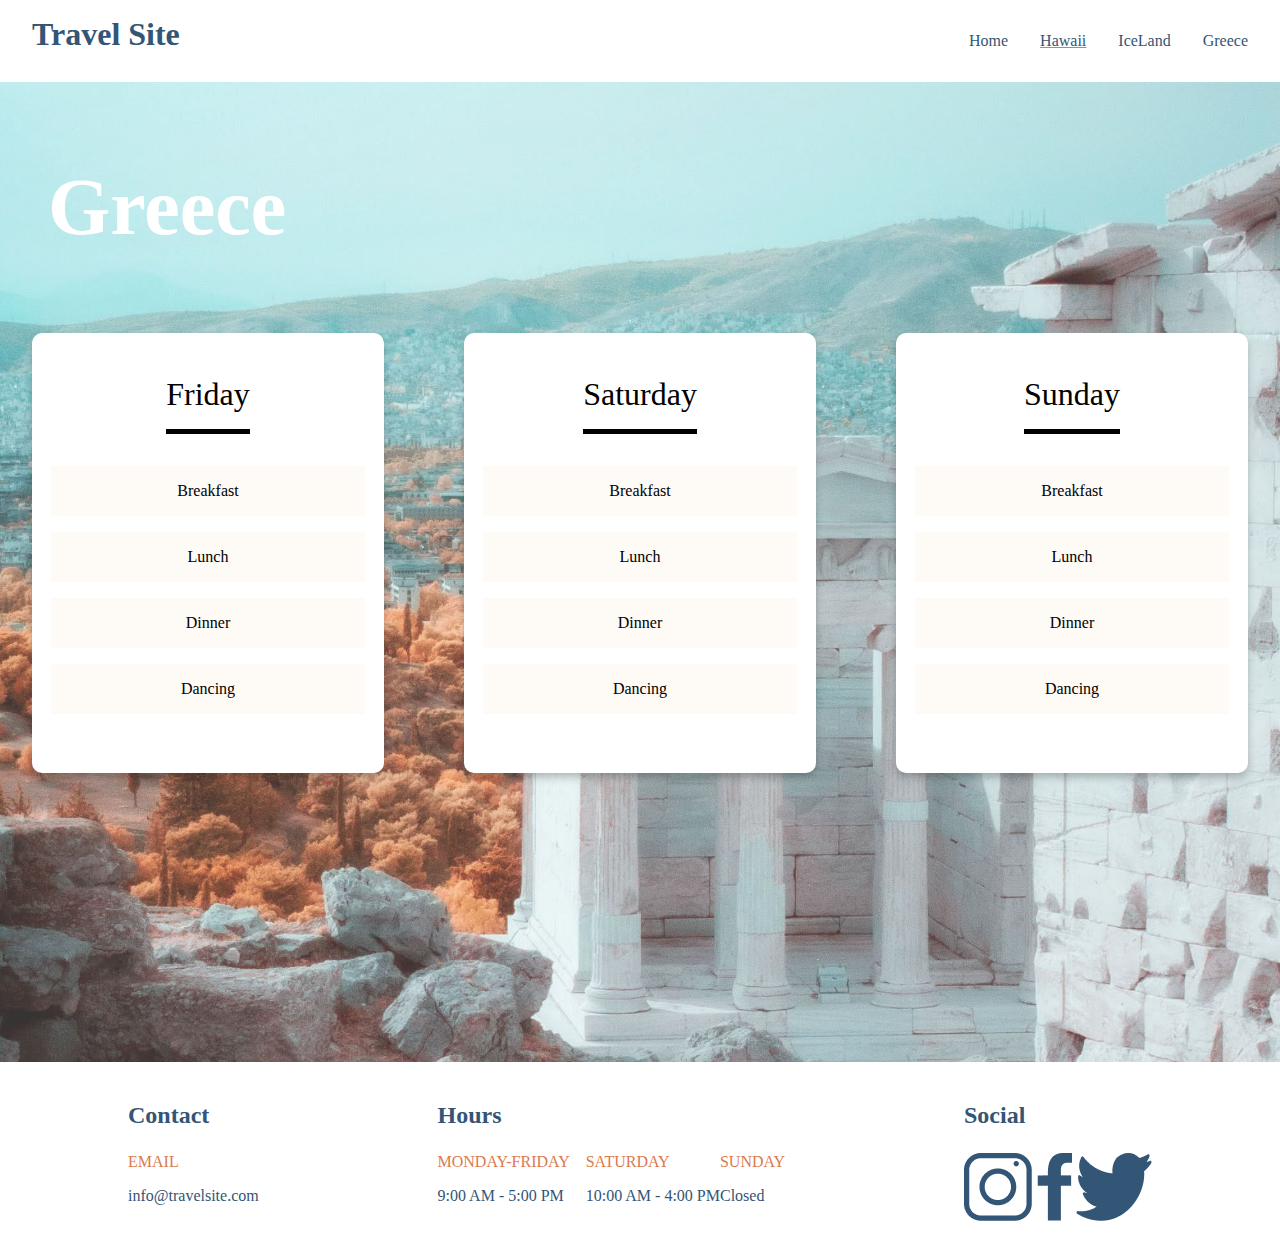
==== pages/greece.html @ 14759b4f "add Greece and Iceland pages" ====
<!DOCTYPE html>
<html lang="en">
  <head>
    <meta charset="UTF-8" />
    <meta http-equiv="X-UA-Compatible" content="IE=edge" />
    <meta name="viewport" content="width=device-width, initial-scale=1.0" />
    <link rel="stylesheet" href="/styles/main.css" />
    <title>Hawaii</title>
  </head>
  <body>
    <header class="header">
      <h1 class="header__title">Travel Site</h1>

      <nav class="nav">
        <ul class="nav__list">
          <li class="nav__list-item">
            <a class="nav__link" href="../index.html">Home</a>
          </li>
          <li class="nav__list-item--active">
            <a class="nav__link nav__link--active" href="./hawaii.html">Hawaii</a>
          </li>
          <li class="nav__list-item">
            <a class="nav__link" href="./iceland.html">IceLand</a>
          </li>
          <li class="nav__list-item">
            <a class="nav__link" href="./greece.html">Greece</a>
          </li>
        </ul>
      </nav>
    </header>
    <section class="greece">
      <div class="title">Greece</div>
      <div class="card__wrap--outer">
        <div class="card__wrap--inner">
          <div  class="card card__wrap--friday">
            <div class="card__content">Friday</div>
            <div class="card__content--underline"></div>
            <div class="card__content__container"><div class="card__content__container--text">Breakfast</div></div>
            <div class="card__content__container"><div class="card__content__container--text">Lunch</div></div>
            <div class="card__content__container"><div class="card__content__container--text">Dinner</div></div>
            <div class="card__content__container"><div class="card__content__container--text">Dancing</div></div>
          </div>

          <div class="card card__wrap--saturday">
            <div class="card__content">Saturday</div>
            <div class="card__content--underline"></div>
            <div class="card__content__container"><div class="card__content__container--text">Breakfast</div></div>
            <div class="card__content__container"><div class="card__content__container--text">Lunch</div></div>
            <div class="card__content__container"><div class="card__content__container--text">Dinner</div></div>
            <div class="card__content__container"><div class="card__content__container--text">Dancing</div></div>
        </div>

          <div class="card card__wrap--sunday">
            <div class="card__content">Sunday</div>
            <div class="card__content--underline"></div>
            <div class="card__content__container"><div class="card__content__container--text">Breakfast</div></div>
            <div class="card__content__container"><div class="card__content__container--text">Lunch</div></div>
            <div class="card__content__container"><div class="card__content__container--text">Dinner</div></div>
            <div class="card__content__container"><div class="card__content__container--text">Dancing</div></div>
            </div>
        </div>
      </div>
      </div>
    </section>

    <footer class="footer">
      <div class="contact">
        <h3 class="contact__title">Contact</h3>
        <p class="contact__email">EMAIL</p>
        <p class="contact__info">info@travelsite.com</p>
      </div>
      <div class="hours">
        <h3 class="hours__title">Hours</h3>
        <div class="hours__container">
          <div class="hours__weekday">
            <div class="hours__description">MONDAY-FRIDAY</div>
            <div class="hours__time">9:00 AM - 5:00 PM</div>
          </div>
          <div class="hours__saturday">
            <div class="hours__description">SATURDAY</div>
            <div class="hours__time">10:00 AM - 4:00 PM</div>
          </div>
          <div class="hours__sunday">
            <div class="hours__description">SUNDAY</div>
            <div class="hours__time">Closed</div>
          </div>
        </div>
      </div>

      <div class="social">
        <h3 class="social__title">Social</h3>
        <img
          class="social__instagram"
          src="../Assets/Icons/icon-instagram.png"
        />
        <img class="social__facebook" src="../Assets/Icons/icon-facebook.png" />
        <img class="social__twitter" src="../Assets/Icons/icon-twitter.png" />
      </div>
    </footer>
  </body>
</html>
---- styles/main.css ----
.header {
  display: flex;
  background: #ffffff;
  padding-top: 1em;
  margin-bottom: 1em;
}
.header__title {
  font-family: "Verdana";
  text-transform: capitalize;
  color: #335576;
  padding: 0;
  margin: 0;
  padding-left: 2rem;
  flex-grow: 1;
}

html,
body {
  margin: 0;
  padding: 0;
  box-sizing: border-box;
}

.nav {
  padding: 1rem;
}
.nav__list {
  display: flex;
  justify-content: space-between;
  margin: 0;
  padding: 0;
  list-style: none;
}
.nav__link {
  text-decoration: none;
  padding: 16px;
  font-family: "Verdana";
  text-transform: capitalize;
  color: #335576;
}
.nav__link--active, .nav__link:hover {
  -webkit-text-decoration: underline #db7a4e;
          text-decoration: underline #db7a4e;
}
.hero {
  background: #fefaf5;
  display: flex;
  font-family: "Verdana";
  padding: 1rem;
  justify-content: center;
  align-items: center;
  height: 30.5rem;
}
.hero__description {
  width: 30%;
  flex-grow: 1;
  margin-left: 3rem;
}
.hero__description--title {
  color: #335576;
  font-size: 2.5rem;
}
.hero__description--tagline {
  color: #335576;
}
.hero__description--btn {
  margin-top: 1rem;
  background: #db7a4e;
  color: white;
  border-radius: 0.625rem;
  padding: 0.5rem 1.5rem 0.5rem 1.5rem;
  border: none;
  cursor: pointer;
}
.hero__image-container--image {
  width: 500px;
}

.footer {
  color: #fefaf5;
  font-family: "Verdana";
  height: 10rem;
  display: flex;
  justify-content: space-between;
  padding: 1rem 8rem 1rem 8rem;
}
.footer .contact__title {
  color: #335576;
  font-size: 1.5rem;
}
.footer .contact__email {
  color: #db7a4e;
}
.footer .contact__info {
  color: #335576;
}
.footer .hours__title {
  color: #335576;
  font-size: 1.5rem;
}
.footer .hours__container {
  display: flex;
  justify-content: space-between;
}
.footer .hours__weekday {
  padding-right: 1rem;
}
.footer .hours__description {
  color: #db7a4e;
  margin-bottom: 1rem;
}
.footer .hours__time {
  color: #335576;
}
.footer .social {
  color: #335576;
}
.footer .social__title {
  color: #335576;
  font-size: 1.5rem;
}
.footer .social__icons {
  width: 1rem;
  display: flex;
  justify-content: space-between;
  padding: 1rem;
}
.footer .social__icons--instagram {
  width: 1rem;
  padding: 1rem;
}
.footer .social__icons--facebook {
  width: 3.125rem;
  height: 3.125rem;
  padding: 1rem;
}
.footer .social__icons--twitter {
  width: 3.125rem;
  padding: 1rem;
}

.hawaii {
  background: url("../../Assets/Images/hawaii.jpg");
  background-size: cover;
  background-position: center;
  height: 100vh;
  font-family: "Verdana";
  padding-bottom: 5rem;
}
.hawaii .title {
  margin-left: 3rem;
  color: white;
  display: flex;
  flex-direction: column;
  font-size: 5rem;
  font-weight: bold;
  padding-top: 5rem;
  padding-bottom: 5rem;
}
.hawaii__title--text {
  color: #335576;
  padding: 1rem;
}
.hawaii .card {
  display: flex;
  flex-direction: column;
  width: 22rem;
  height: 27.5rem;
  border-radius: 0.625rem;
  box-shadow: 0 5px 9px -1px rgba(0, 0, 0, 0.25);
  justify-content: center;
  align-items: center;
  margin: 0 2.5rem;
}
.hawaii .card__content {
  color: black;
  font-size: 2rem;
  border-bottom: 5px solid black;
  padding-bottom: 1rem;
  margin-bottom: 2rem;
}
.hawaii .card__content__container {
  background-color: #fefaf5;
  width: 80%;
  padding: 1rem;
  margin-bottom: 1rem;
}
.hawaii .card__content__container--text {
  display: flex;
  align-items: center;
  justify-content: center;
}
.hawaii .card__wrap--outer {
  display: flex;
  flex-direction: row;
  flex-wrap: wrap;
  justify-content: center;
}
.hawaii .card__wrap--inner {
  display: flex;
  flex-direction: row;
}
.hawaii .card__wrap--friday {
  background-color: white;
}
.hawaii .card__wrap--saturday {
  background-color: white;
}
.hawaii .card__wrap--sunday {
  background-color: white;
}

.iceland {
  background: url("../../Assets/Images/iceland.jpg");
  background-size: cover;
  background-position: center;
  height: 100vh;
  font-family: "Verdana";
  padding-bottom: 5rem;
}
.iceland .title {
  margin-left: 3rem;
  color: white;
  display: flex;
  flex-direction: column;
  font-size: 5rem;
  font-weight: bold;
  padding-top: 5rem;
  padding-bottom: 5rem;
}
.iceland__title--text {
  color: #335576;
  padding: 1rem;
}
.iceland .card {
  display: flex;
  flex-direction: column;
  width: 22rem;
  height: 27.5rem;
  border-radius: 0.625rem;
  box-shadow: 0 5px 9px -1px rgba(0, 0, 0, 0.25);
  justify-content: center;
  align-items: center;
  margin: 0 2.5rem;
}
.iceland .card__content {
  color: black;
  font-size: 2rem;
  border-bottom: 5px solid black;
  padding-bottom: 1rem;
  margin-bottom: 2rem;
}
.iceland .card__content__container {
  background-color: #fefaf5;
  width: 80%;
  padding: 1rem;
  margin-bottom: 1rem;
}
.iceland .card__content__container--text {
  display: flex;
  align-items: center;
  justify-content: center;
}
.iceland .card__wrap--outer {
  display: flex;
  flex-direction: row;
  flex-wrap: wrap;
  justify-content: center;
}
.iceland .card__wrap--inner {
  display: flex;
  flex-direction: row;
}
.iceland .card__wrap--friday {
  background-color: white;
}
.iceland .card__wrap--saturday {
  background-color: white;
}
.iceland .card__wrap--sunday {
  background-color: white;
}

.greece {
  background: url("../../Assets/Images/greece.jpg");
  background-size: cover;
  background-position: center;
  height: 100vh;
  font-family: "Verdana";
  padding-bottom: 5rem;
}
.greece .title {
  margin-left: 3rem;
  color: white;
  display: flex;
  flex-direction: column;
  font-size: 5rem;
  font-weight: bold;
  padding-top: 5rem;
  padding-bottom: 5rem;
}
.greece__title--text {
  color: #335576;
  padding: 1rem;
}
.greece .card {
  display: flex;
  flex-direction: column;
  width: 22rem;
  height: 27.5rem;
  border-radius: 0.625rem;
  box-shadow: 0 5px 9px -1px rgba(0, 0, 0, 0.25);
  justify-content: center;
  align-items: center;
  margin: 0 2.5rem;
}
.greece .card__content {
  color: black;
  font-size: 2rem;
  border-bottom: 5px solid black;
  padding-bottom: 1rem;
  margin-bottom: 2rem;
}
.greece .card__content__container {
  background-color: #fefaf5;
  width: 80%;
  padding: 1rem;
  margin-bottom: 1rem;
}
.greece .card__content__container--text {
  display: flex;
  align-items: center;
  justify-content: center;
}
.greece .card__wrap--outer {
  display: flex;
  flex-direction: row;
  flex-wrap: wrap;
  justify-content: center;
}
.greece .card__wrap--inner {
  display: flex;
  flex-direction: row;
}
.greece .card__wrap--friday {
  background-color: white;
}
.greece .card__wrap--saturday {
  background-color: white;
}
.greece .card__wrap--sunday {
  background-color: white;
}

.destination {
  background: #ffffff;
  height: 33.5rem;
  font-family: "Verdana";
  padding-bottom: 5rem;
}
.destination__title {
  margin-left: 3rem;
}
.destination__title--text {
  color: #335576;
  padding: 1rem;
}
.destination .card {
  display: flex;
  flex-direction: column;
  width: 22rem;
  height: 27.5rem;
  border-radius: 0.625rem;
  box-shadow: 0 5px 9px -1px rgba(0, 0, 0, 0.25);
  justify-content: space-around;
  align-items: flex-end;
  margin: 0 2.5rem;
}
.destination .card__content {
  color: white;
  font-size: 2rem;
  padding-top: 23rem;
  padding-right: 1rem;
}
.destination .card__wrap--outer {
  display: flex;
  flex-direction: row;
  flex-wrap: wrap;
  justify-content: center;
}
.destination .card__wrap--inner {
  display: flex;
  flex-direction: row;
}
.destination .card__wrap--hawaii {
  background: url("../Assets/Images/hawaii.jpg");
  background-size: cover;
  background-position: center;
}
.destination .card__wrap--iceland {
  background: url("../Assets/Images/iceland.jpg");
  background-size: cover;
  background-position: center;
}
.destination .card__wrap--greece {
  background: url("../Assets/Images/greece.jpg");
  background-size: cover;
  background-position: center;
}/*# sourceMappingURL=main.css.map */
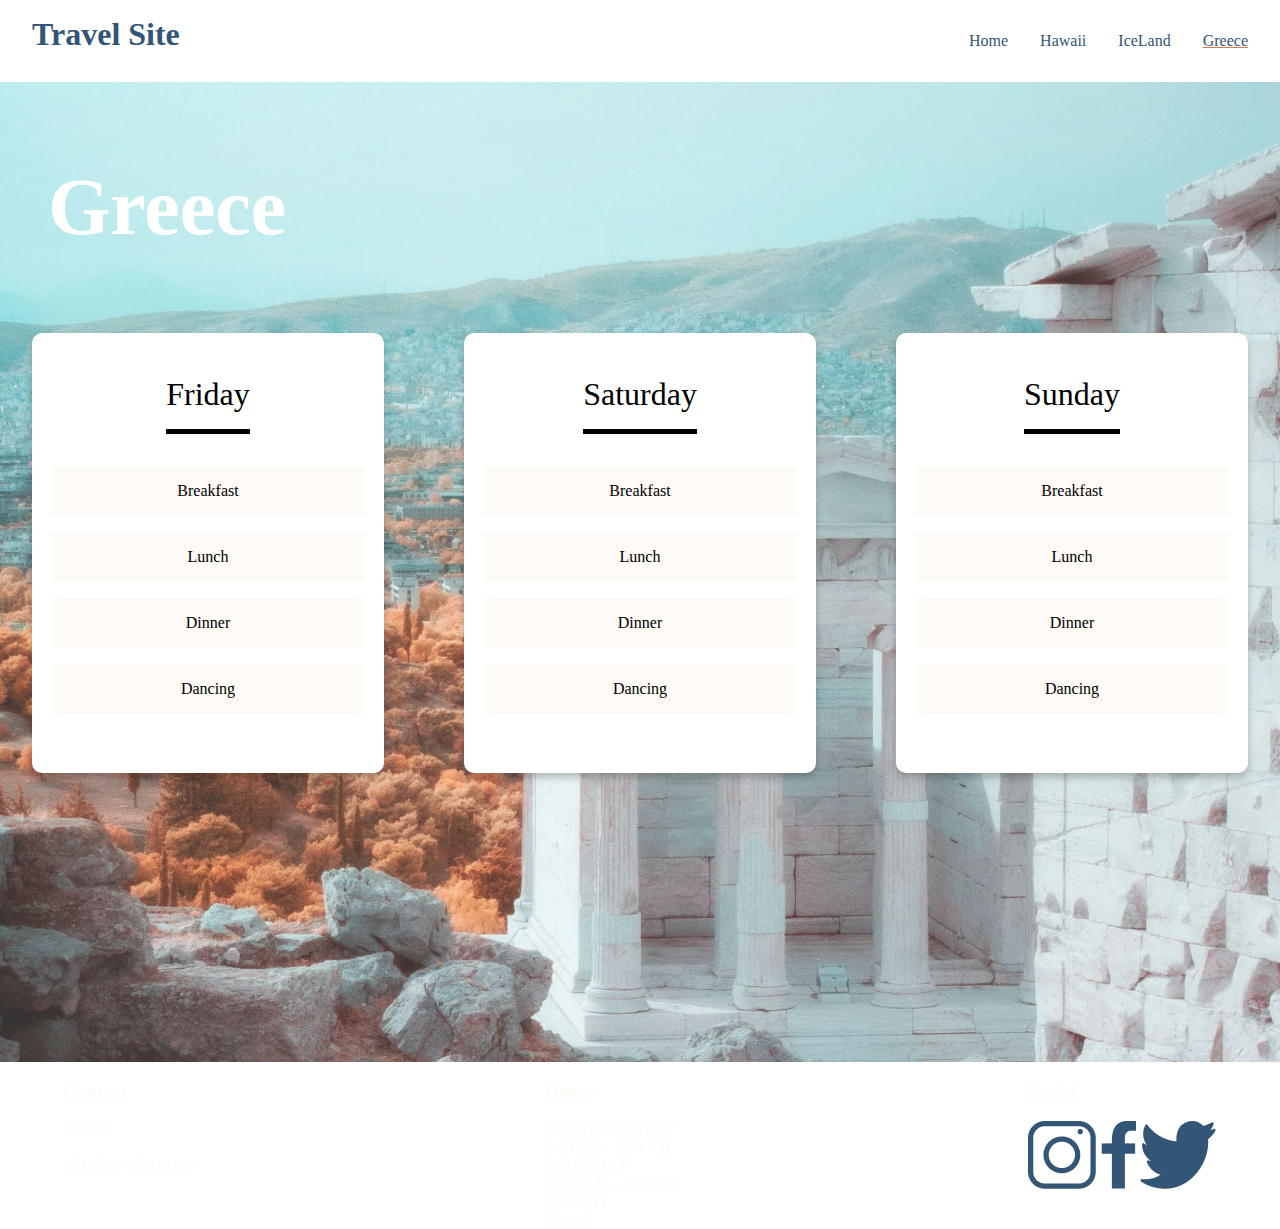
==== commit 0ff91121: "update footer section code" ====
--- a/pages/greece.html
+++ b/pages/greece.html
@@ -17,13 +17,13 @@
             <a class="nav__link" href="../index.html">Home</a>
           </li>
           <li class="nav__list-item--active">
-            <a class="nav__link nav__link--active" href="./hawaii.html">Hawaii</a>
+            <a class="nav__link " href="./hawaii.html">Hawaii</a>
           </li>
           <li class="nav__list-item">
             <a class="nav__link" href="./iceland.html">IceLand</a>
           </li>
           <li class="nav__list-item">
-            <a class="nav__link" href="./greece.html">Greece</a>
+            <a class="nav__link nav__link--active" href="./greece.html">Greece</a>
           </li>
         </ul>
       </nav>
--- a/styles/main.css
+++ b/styles/main.css
@@ -79,64 +79,57 @@
 .footer {
   color: #fefaf5;
   font-family: "Verdana";
-  height: 10rem;
+  padding-left: 4rem;
+  padding-right: 4rem;
   display: flex;
   justify-content: space-between;
-  padding: 1rem 8rem 1rem 8rem;
-}
-.footer .contact__title {
+}
+.footer__title {
   color: #335576;
   font-size: 1.5rem;
 }
-.footer .contact__email {
+.footer__contact {
+  width: 30%;
+}
+.footer__email {
+  color: #335576;
+}
+.footer__email-heading {
   color: #db7a4e;
 }
-.footer .contact__info {
-  color: #335576;
-}
-.footer .hours__title {
-  color: #335576;
-  font-size: 1.5rem;
-}
-.footer .hours__container {
+.footer__hours {
+  display: flex;
+  flex-direction: column;
+  width: 100%;
+}
+.footer__hours--container {
+  display: flex;
+  flex-wrap: wrap;
+}
+.footer__weekday, .footer__saturday, .footer__sunday {
+  width: 35rem;
+  max-width: 11rem;
+  padding-right: 1.5rem;
+}
+.footer__description {
+  color: #db7a4e;
+}
+.footer__time {
+  color: #335576;
+}
+.footer__social {
+  width: 30%;
+  display: flex;
+  flex-direction: column;
+}
+.footer__icons {
   display: flex;
   justify-content: space-between;
 }
-.footer .hours__weekday {
-  padding-right: 1rem;
-}
-.footer .hours__description {
-  color: #db7a4e;
-  margin-bottom: 1rem;
-}
-.footer .hours__time {
-  color: #335576;
-}
-.footer .social {
-  color: #335576;
-}
-.footer .social__title {
-  color: #335576;
-  font-size: 1.5rem;
-}
-.footer .social__icons {
-  width: 1rem;
-  display: flex;
-  justify-content: space-between;
-  padding: 1rem;
-}
-.footer .social__icons--instagram {
-  width: 1rem;
-  padding: 1rem;
-}
-.footer .social__icons--facebook {
-  width: 3.125rem;
-  height: 3.125rem;
-  padding: 1rem;
-}
-.footer .social__icons--twitter {
-  width: 3.125rem;
-  padding: 1rem;
+.footer__icons img {
+  width: 2.5rem;
+  height: 2.5rem;
+  padding: 0.5rem;
 }
 
 .hawaii {
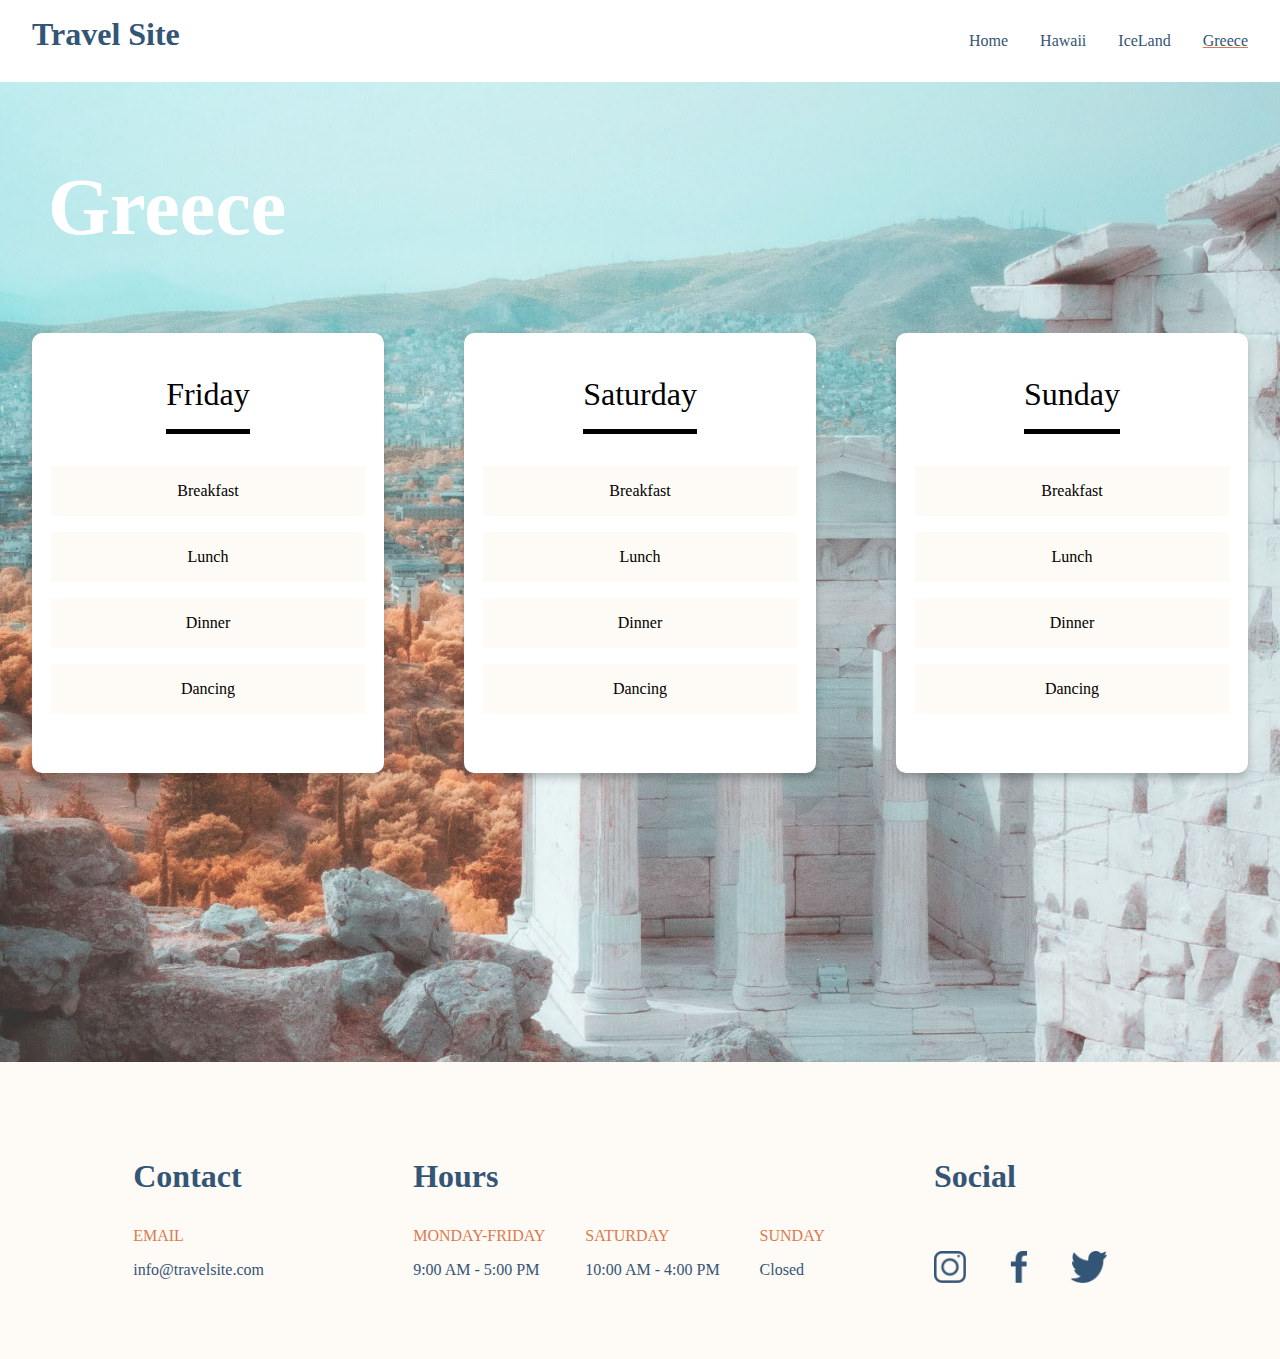
==== commit 0989757e: "update footer on main and all the other pages" ====
--- a/pages/greece.html
+++ b/pages/greece.html
@@ -64,37 +64,47 @@
     </section>
 
     <footer class="footer">
-      <div class="contact">
-        <h3 class="contact__title">Contact</h3>
-        <p class="contact__email">EMAIL</p>
-        <p class="contact__info">info@travelsite.com</p>
+      <div class="footer__contact">
+        <div class="footer__contact__title-container">
+          <h3 class="footer__contact__title-container--title">Contact</h3>
+        </div>
+        <div class="footer__contact__subtitle-container">
+          <p class="footer__contact__subtitle-container--heading">EMAIL</p>
+        </div>
+        <div class="footer__contact__email-container">
+          <p class="footer__contact__email-container--email">info@travelsite.com</p>
+        </div>
       </div>
-      <div class="hours">
-        <h3 class="hours__title">Hours</h3>
-        <div class="hours__container">
-          <div class="hours__weekday">
-            <div class="hours__description">MONDAY-FRIDAY</div>
-            <div class="hours__time">9:00 AM - 5:00 PM</div>
+      <div class="footer__hours">
+        <div class="footer__hours__title-container">
+          <h3 class="footer__hours__title-container--heading">Hours</h3>
+        </div>
+    
+        <div class="footer__hours__time-outer-container">
+          <div class="footer__hours__time-inner-container">
+            <div class="footer__hours__time-inner-container--weekdaytitle">MONDAY-FRIDAY</div>
+            <div class="footer__hours__time-inner-container--weekdayhours">9:00 AM - 5:00 PM</div>
           </div>
-          <div class="hours__saturday">
-            <div class="hours__description">SATURDAY</div>
-            <div class="hours__time">10:00 AM - 4:00 PM</div>
+    
+          <div class="footer__hours__time-inner-container">
+            <div class="footer__hours__time-inner-container--saturdaytitle">SATURDAY</div>
+            <div class="footer__hours__time-inner-container--saturdayhours">10:00 AM - 4:00 PM</div>
           </div>
-          <div class="hours__sunday">
-            <div class="hours__description">SUNDAY</div>
-            <div class="hours__time">Closed</div>
+    
+          <div class="footer__hours__time-inner-container">
+            <div class="footer__hours__time-inner-container--sundaytitle">SUNDAY</div>
+            <div class="footer__hours__time-inner-container--sundayhours">Closed</div>
           </div>
         </div>
       </div>
-
-      <div class="social">
-        <h3 class="social__title">Social</h3>
-        <img
-          class="social__instagram"
-          src="../Assets/Icons/icon-instagram.png"
-        />
-        <img class="social__facebook" src="../Assets/Icons/icon-facebook.png" />
-        <img class="social__twitter" src="../Assets/Icons/icon-twitter.png" />
+    
+      <div class="footer__social">
+        <div class="footer__social__text-container"> <h3 class="footer__social__text-container--heading">Social</h3></div>
+        <div class="footer__social__icons-container">
+          <img class="footer__icon" src="../Assets/Icons/icon-instagram.png" alt="Instagram" />
+          <img class="footer__icon" src="../Assets/Icons/icon-facebook.png" alt="Facebook" />
+          <img class="footer__icon" src="../Assets/Icons/icon-twitter.png" alt="Twitter" />
+        </div>
       </div>
     </footer>
   </body>
--- a/styles/main.css
+++ b/styles/main.css
@@ -77,59 +77,56 @@
 }
 
 .footer {
-  color: #fefaf5;
-  font-family: "Verdana";
-  padding-left: 4rem;
-  padding-right: 4rem;
-  display: flex;
-  justify-content: space-between;
+  background-color: #fefaf5;
+  font-family: "Verdana";
+  padding: 4rem;
+  display: flex;
+  justify-content: space-evenly;
 }
 .footer__title {
   color: #335576;
   font-size: 1.5rem;
 }
 .footer__contact {
-  width: 30%;
-}
-.footer__email {
-  color: #335576;
-}
-.footer__email-heading {
+  padding-right: 5rem;
+}
+.footer__contact__title-container--title {
+  color: #335576;
+  font-size: 2rem;
+}
+.footer__contact__subtitle-container--heading {
   color: #db7a4e;
 }
-.footer__hours {
-  display: flex;
-  flex-direction: column;
-  width: 100%;
-}
-.footer__hours--container {
-  display: flex;
-  flex-wrap: wrap;
-}
-.footer__weekday, .footer__saturday, .footer__sunday {
-  width: 35rem;
-  max-width: 11rem;
-  padding-right: 1.5rem;
-}
-.footer__description {
+.footer__contact__email-container--email {
+  color: #335576;
+}
+.footer__hours__title-container--heading {
+  color: #335576;
+  font-size: 2rem;
+}
+.footer__hours__time-outer-container {
+  display: flex;
+}
+.footer__hours__time-inner-container {
+  padding-right: 2.5rem;
+}
+.footer__hours__time-inner-container--weekdaytitle, .footer__hours__time-inner-container--saturdaytitle, .footer__hours__time-inner-container--sundaytitle {
+  padding-bottom: 1rem;
   color: #db7a4e;
 }
-.footer__time {
-  color: #335576;
-}
-.footer__social {
-  width: 30%;
-  display: flex;
-  flex-direction: column;
-}
-.footer__icons {
-  display: flex;
-  justify-content: space-between;
-}
-.footer__icons img {
-  width: 2.5rem;
-  height: 2.5rem;
-  padding: 0.5rem;
+.footer__hours__time-inner-container--weekdayhours, .footer__hours__time-inner-container--saturdayhours, .footer__hours__time-inner-container--sundayhours {
+  color: #335576;
+}
+.footer__social__text-container {
+  padding-bottom: 1.5rem;
+}
+.footer__social__text-container--heading {
+  font-size: 2rem;
+  color: #335576;
+}
+.footer__icon {
+  height: 2rem;
+  padding-right: 2.5rem;
 }
 
 .hawaii {
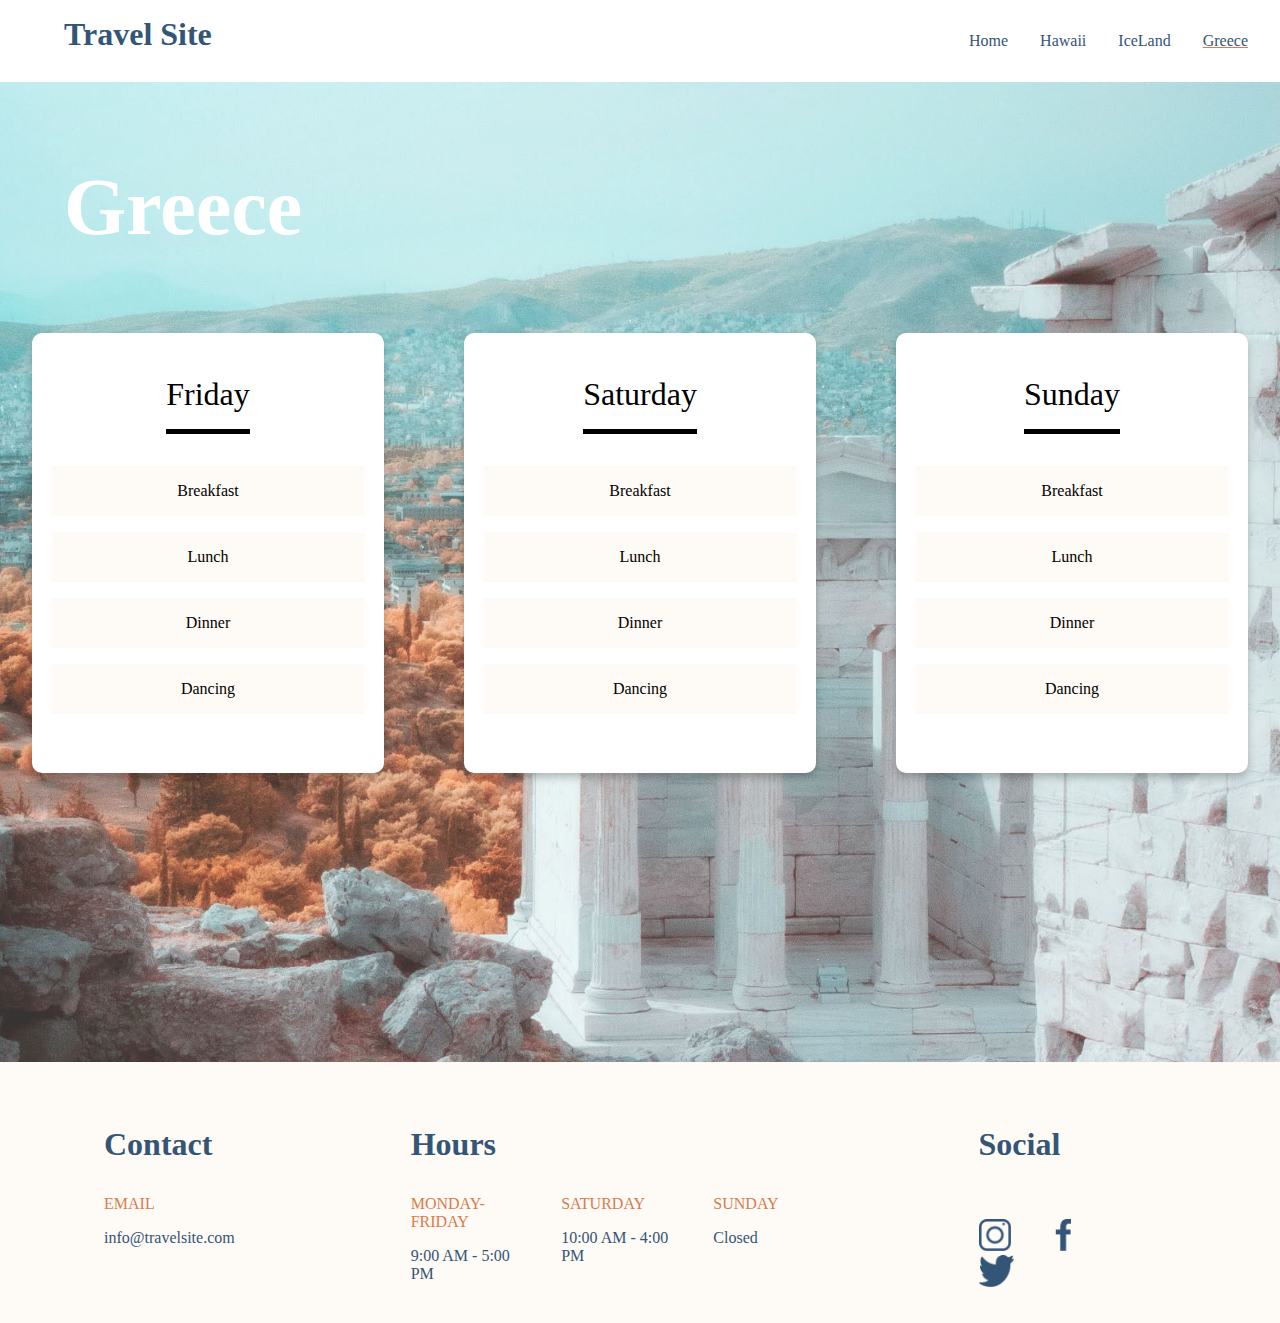
==== commit 213077f6: "final changes" ====
--- a/pages/greece.html
+++ b/pages/greece.html
@@ -5,7 +5,7 @@
     <meta http-equiv="X-UA-Compatible" content="IE=edge" />
     <meta name="viewport" content="width=device-width, initial-scale=1.0" />
     <link rel="stylesheet" href="/styles/main.css" />
-    <title>Hawaii</title>
+    <title>Greece</title>
   </head>
   <body>
     <header class="header">
--- a/styles/main.css
+++ b/styles/main.css
@@ -3,6 +3,7 @@
   background: #ffffff;
   padding-top: 1em;
   margin-bottom: 1em;
+  padding-left: 2rem;
 }
 .header__title {
   font-family: "Verdana";
@@ -49,12 +50,11 @@
   padding: 1rem;
   justify-content: center;
   align-items: center;
-  height: 30.5rem;
 }
 .hero__description {
-  width: 30%;
   flex-grow: 1;
   margin-left: 3rem;
+  margin-right: 10rem;
 }
 .hero__description--title {
   color: #335576;
@@ -62,16 +62,20 @@
 }
 .hero__description--tagline {
   color: #335576;
+  margin-right: 2rem;
 }
 .hero__description--btn {
   margin-top: 1rem;
   background: #db7a4e;
   color: white;
-  border-radius: 0.625rem;
-  padding: 0.5rem 1.5rem 0.5rem 1.5rem;
+  border-radius: 1rem;
+  padding: 0.5rem 2rem 0.5rem 2rem;
   border: none;
   cursor: pointer;
 }
+.hero__image-container {
+  padding-right: 1.5rem;
+}
 .hero__image-container--image {
   width: 500px;
 }
@@ -79,16 +83,15 @@
 .footer {
   background-color: #fefaf5;
   font-family: "Verdana";
-  padding: 4rem;
-  display: flex;
-  justify-content: space-evenly;
+  padding: 2rem 6.5rem 2rem 6.5rem;
+  display: flex;
 }
 .footer__title {
   color: #335576;
   font-size: 1.5rem;
 }
 .footer__contact {
-  padding-right: 5rem;
+  padding-right: 11rem;
 }
 .footer__contact__title-container--title {
   color: #335576;
@@ -106,6 +109,7 @@
 }
 .footer__hours__time-outer-container {
   display: flex;
+  padding-right: 10rem;
 }
 .footer__hours__time-inner-container {
   padding-right: 2.5rem;
@@ -138,7 +142,7 @@
   padding-bottom: 5rem;
 }
 .hawaii .title {
-  margin-left: 3rem;
+  margin-left: 4rem;
   color: white;
   display: flex;
   flex-direction: column;
@@ -209,7 +213,7 @@
   padding-bottom: 5rem;
 }
 .iceland .title {
-  margin-left: 3rem;
+  margin-left: 4rem;
   color: white;
   display: flex;
   flex-direction: column;
@@ -280,7 +284,7 @@
   padding-bottom: 5rem;
 }
 .greece .title {
-  margin-left: 3rem;
+  margin-left: 4rem;
   color: white;
   display: flex;
   flex-direction: column;
@@ -361,16 +365,18 @@
   width: 22rem;
   height: 27.5rem;
   border-radius: 0.625rem;
-  box-shadow: 0 5px 9px -1px rgba(0, 0, 0, 0.25);
+  box-shadow: 0 4px 4px -1px rgba(0, 0, 0, 0.2);
   justify-content: space-around;
   align-items: flex-end;
   margin: 0 2.5rem;
+  text-decoration: none;
 }
 .destination .card__content {
   color: white;
   font-size: 2rem;
   padding-top: 23rem;
   padding-right: 1rem;
+  font-style: bold;
 }
 .destination .card__wrap--outer {
   display: flex;
